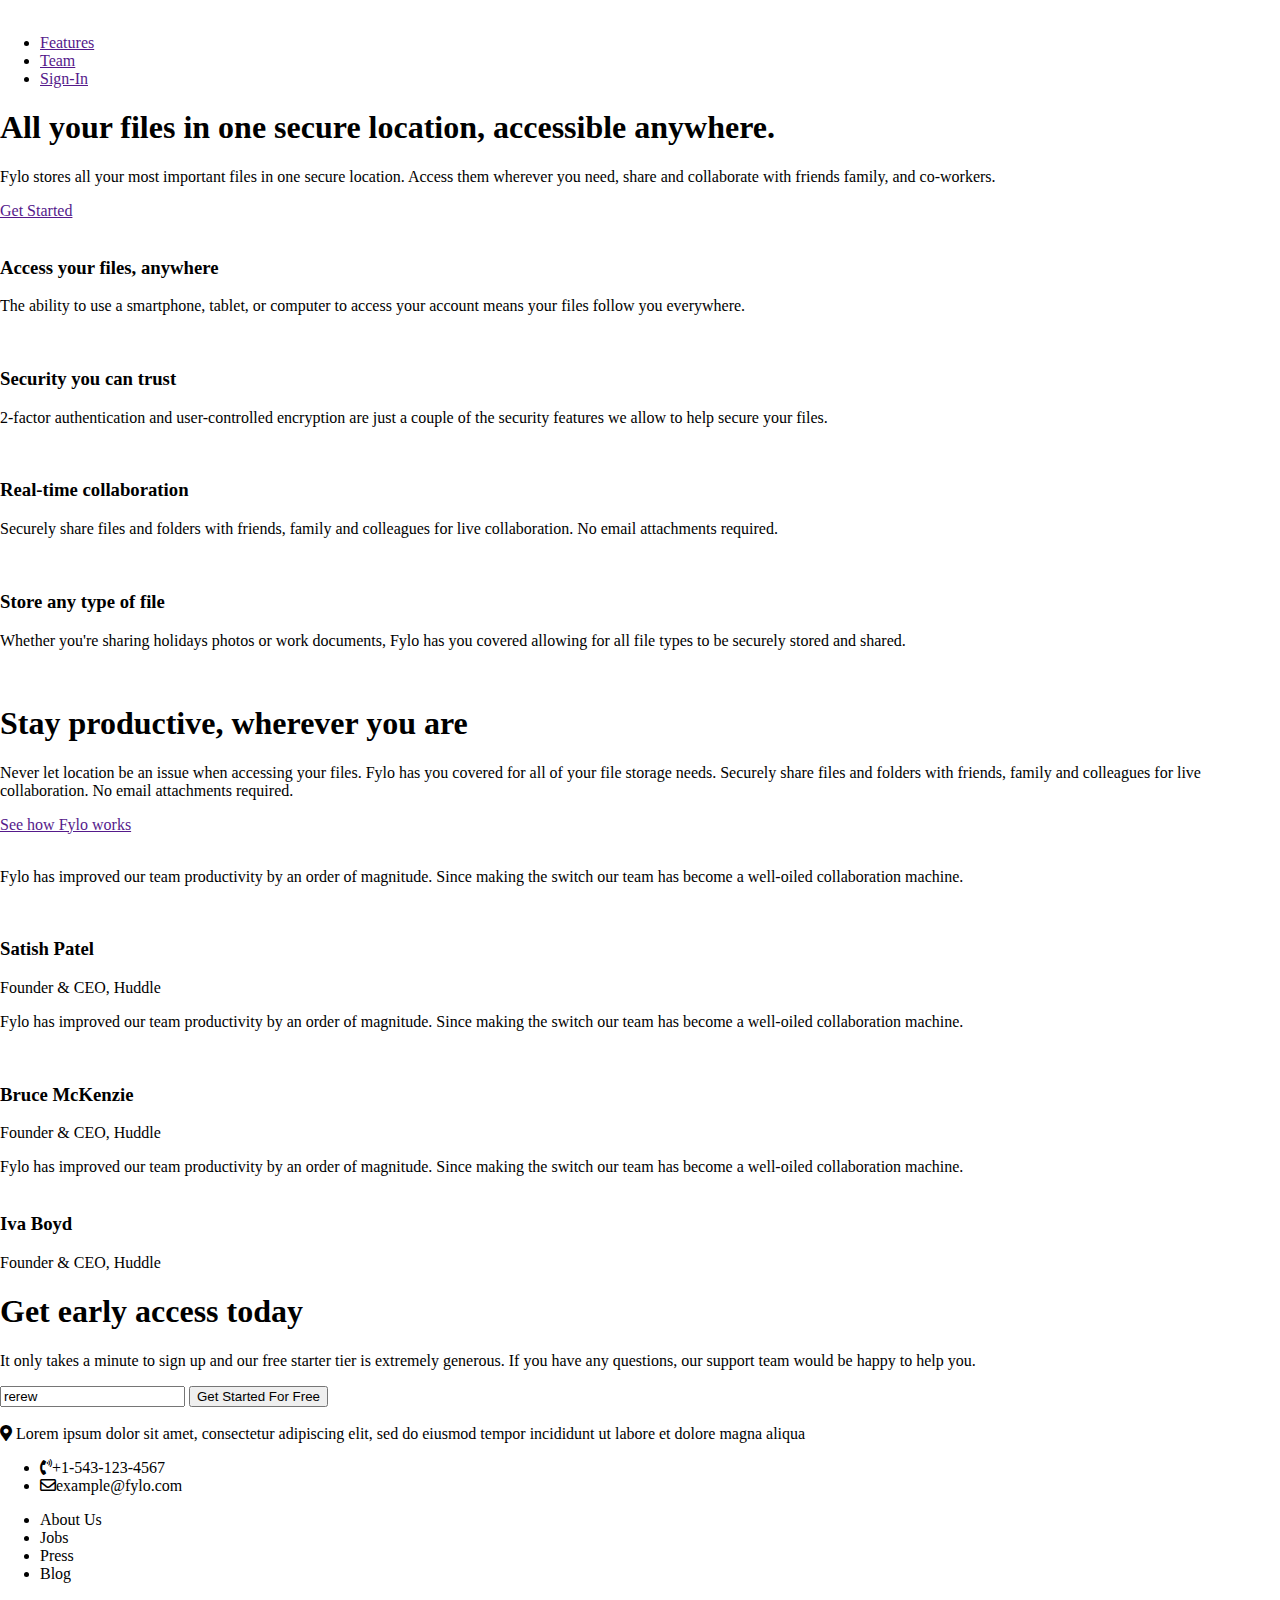
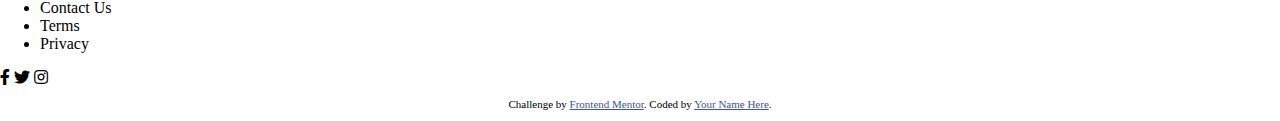
==== fylo-dark-theme-landing-page-master/index.html @ 642ef575 "Organise HTML" ====
<!DOCTYPE html>
<html lang="en">
  <head>
    <meta charset="UTF-8" />
    <meta name="viewport" content="width=device-width, initial-scale=1.0" />
    <!-- displays site properly based on user's device -->
    <link rel="preconnect" href="https://fonts.gstatic.com" />
    <link
      href="https://fonts.googleapis.com/css2?family=Open+Sans:wght@400;700&family=Raleway:wght@400;700&display=swap"
      rel="stylesheet"
    />
    <link
      rel="icon"
      type="image/png"
      sizes="32x32"
      href="./images/favicon-32x32.png"
    />
    <!-- Font awesome library -->
    <link
      rel="stylesheet"
      href="https://cdnjs.cloudflare.com/ajax/libs/font-awesome/5.15.3/css/all.min.css"
    />
    <link rel="stylesheet" href="style.css" />

    <title>
      Frontend Mentor | Fylo landing page with dark theme and features grid
    </title>

    <!-- Feel free to remove these styles or customise in your own stylesheet 👍 -->
    <style>
      .attribution {
        font-size: 11px;
        text-align: center;
      }
      .attribution a {
        color: hsl(228, 45%, 44%);
      }
    </style>
  </head>
  <body>
    <header class="header">
      <img src="images/logo.svg" alt="" class="logo" />
      <nav class="nav">
        <ul class="nav__list">
          <li class="nav__item"><a href="" class="nav__link">Features</a></li>
          <li class="nav__item"><a href="" class="nav__link">Team</a></li>
          <li class="nav__item"><a href="" class="nav__link">Sign-In</a></li>
        </ul>
      </nav>
    </header>
    <div class="intro">
      <div class="container">
        <h1 class="intro__title">
          All your files in one secure location, accessible anywhere.
        </h1>
        <p class="intro__text">
          Fylo stores all your most important files in one secure location.
          Access them wherever you need, share and collaborate with friends
          family, and co-workers.
        </p>
        <a href="" class="btn">Get Started</a>
      </div>
    </div>
    <main class="main">
      <div class="container">
        <section class="section section--one">
          <div class="grid">
            <div class="grid__feature">
              <img
                src="images/icon-access-anywhere.svg"
                alt=""
                class="feature__img"
              />
              <h3 class="feature__title">Access your files, anywhere</h3>
              <p class="feature__text">
                The ability to use a smartphone, tablet, or computer to access
                your account means your files follow you everywhere.
              </p>
            </div>
            <div class="grid__feature">
              <img src="images/icon-security.svg" alt="" class="feature__img" />
              <h3 class="feature__title">Security you can trust</h3>
              <p class="feature__text">
                2-factor authentication and user-controlled encryption are just
                a couple of the security features we allow to help secure your
                files.
              </p>
            </div>
            <div class="grid__feature">
              <img
                src="images/icon-collaboration.svg"
                alt=""
                class="feature__img"
              />
              <h3 class="feature__title">Real-time collaboration</h3>
              <p class="feature__text">
                Securely share files and folders with friends, family and
                colleagues for live collaboration. No email attachments
                required.
              </p>
            </div>
            <div class="grid__feature">
              <img src="images/icon-any-file.svg" alt="" class="feature__img" />
              <h3 class="feature__title">Store any type of file</h3>
              <p class="feature__text">
                Whether you're sharing holidays photos or work documents, Fylo
                has you covered allowing for all file types to be securely
                stored and shared.
              </p>
            </div>
          </div>
        </section>
        <section class="section section--two container row">
          <img
            src="images/illustration-stay-productive.png"
            alt=""
            class="col"
          />
          <div class="col">
            <h1 class="section__title">Stay productive, wherever you are</h1>
            <p class="section__text">
              Never let location be an issue when accessing your files. Fylo has
              you covered for all of your file storage needs. Securely share
              files and folders with friends, family and colleagues for live
              collaboration. No email attachments required.
            </p>
            <a href="" class="section__link">See how Fylo works</a>
          </div>
        </section>
        <section class="section section--three container row">
          <img src="images/bg-quotes.png" alt="" />
          <div class="col col--testimonial">
            <p class="testimonial__text">
              Fylo has improved our team productivity by an order of magnitude.
              Since making the switch our team has become a well-oiled
              collaboration machine.
            </p>
            <div class="testimonial__author">
              <img src="images/profile-1.jpg" alt="" class="author__profile" />
              <h3 class="author__name">Satish Patel</h3>
              <p class="author__position">Founder & CEO, Huddle</p>
            </div>
          </div>
          <div class="col col--testimonial">
            <p class="testimonial__text">
              Fylo has improved our team productivity by an order of magnitude.
              Since making the switch our team has become a well-oiled
              collaboration machine.
            </p>
            <div class="testimonial__author">
              <img src="images/profile-2.jpg" alt="" class="author__profile" />
              <h3 class="author__name">Bruce McKenzie</h3>
              <p class="author__position">Founder & CEO, Huddle</p>
            </div>
          </div>
          <div class="col col--testimonial">
            Fylo has improved our team productivity by an order of magnitude.
            Since making the switch our team has become a well-oiled
            collaboration machine.
            <div class="testimonial__author">
              <img src="images/profile-3.jpg" alt="" class="author__profile" />
              <h3 class="author__name">Iva Boyd</h3>
              <p class="author__position">Founder & CEO, Huddle</p>
            </div>
          </div>
        </section>
      </div>
    </main>
    <section class="section section--early-access">
      <h1 class="section__title">Get early access today</h1>
      <p class="section__text">
        It only takes a minute to sign up and our free starter tier is extremely
        generous. If you have any questions, our support team would be happy to
        help you.
      </p>
      <form action="#">
        <input type="email" value="rerew" />
        <input type="submit" value="Get Started For Free" />
      </form>
    </section>
    <footer class="footer">
      <img src="images/logo.svg" alt="" class="logo" />
      <div class="container row">
        <div class="col">
          <i class="fas fa-map-marker-alt"></i>
          Lorem ipsum dolor sit amet, consectetur adipiscing elit, sed do
          eiusmod tempor incididunt ut labore et dolore magna aliqua
        </div>
        <div class="col">
          <ul class="col__list">
            <li class="list__item">
              <i class="fas fa-phone-volume"></i>+1-543-123-4567
            </li>
            <li class="list__item">
              <i class="far fa-envelope"></i>example@fylo.com
            </li>
          </ul>
        </div>
        <div class="col">
          <ul class="col__list">
            <li class="list__item">About Us</li>
            <li class="list__item">Jobs</li>
            <li class="list__item">Press</li>
            <li class="list__item">Blog</li>
          </ul>
        </div>
        <div class="col">
          <ul class="col__list">
            <li class="list__item">Contact Us</li>
            <li class="list__item">Terms</li>
            <li class="list__item">Privacy</li>
          </ul>
        </div>
        <div class="col">
          <i class="fab fa-facebook-f"></i>
          <i class="fab fa-twitter"></i>
          <i class="fab fa-instagram"></i>
        </div>
      </div>
    </footer>

    <footer>
      <p class="attribution">
        Challenge by
        <a href="https://www.frontendmentor.io?ref=challenge" target="_blank"
          >Frontend Mentor</a
        >. Coded by <a href="#">Your Name Here</a>.
      </p>
    </footer>
  </body>
</html>
---- fylo-dark-theme-landing-page-master/style.css ----
:root {
  --clr-accent-light: hsl(176, 68%, 64%);
  --clr-accent-dark: hsl(198, 60%, 50%);
}

*,
*::before,
*::after {
  box-sizing: border-box;
}

body {
  margin: 0;
}

/* font-family: 'Open Sans', sans-serif; */
/* font-family: 'Raleway', sans-serif; */
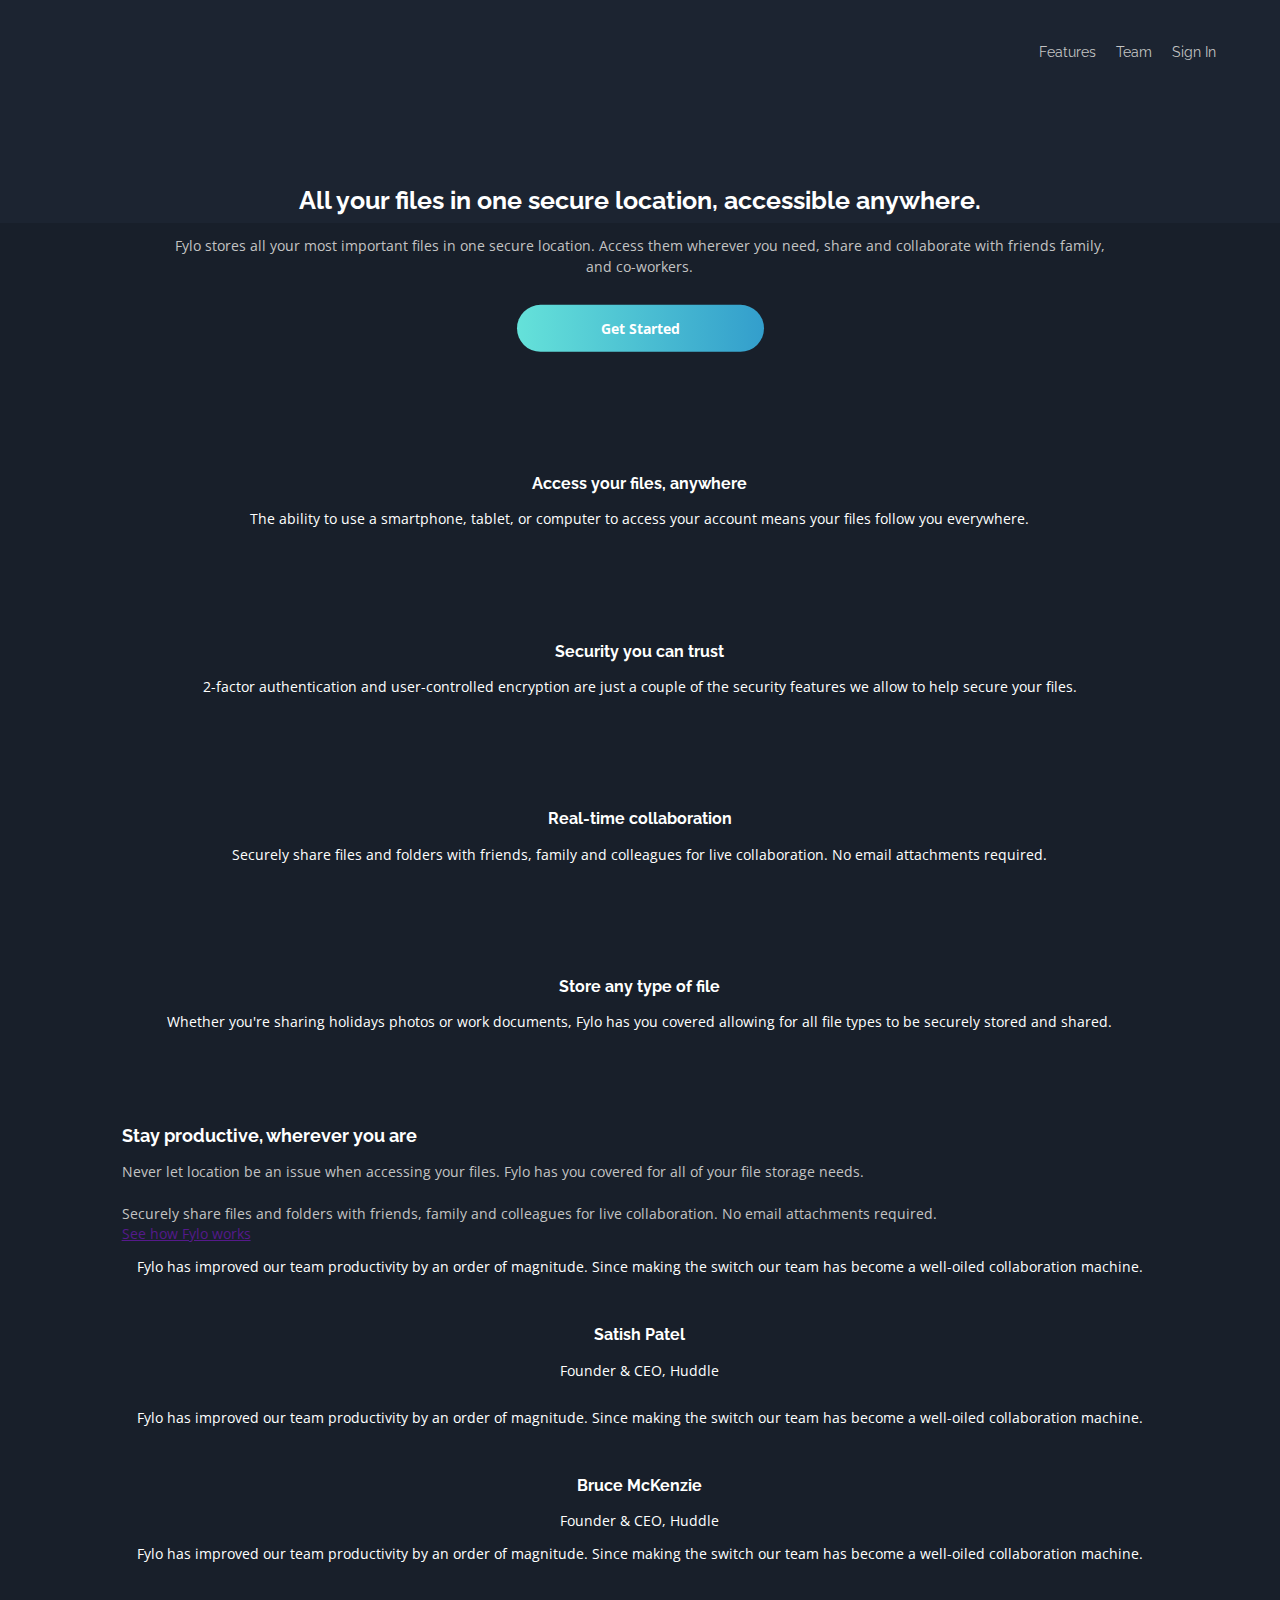
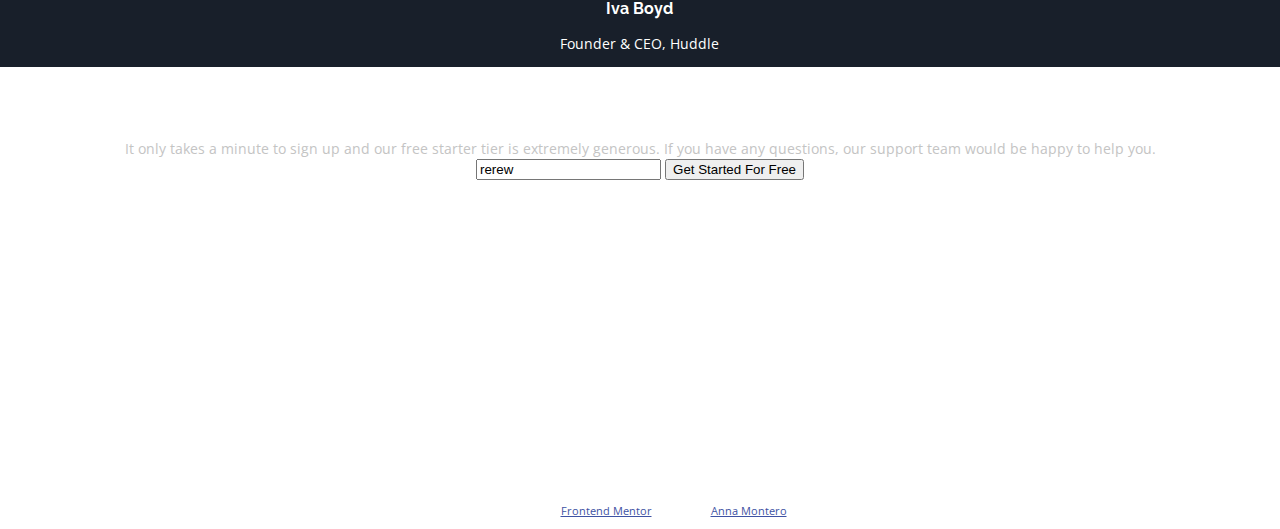
==== commit ac9997ae: "Organise HTML" ====
--- a/fylo-dark-theme-landing-page-master/index.html
+++ b/fylo-dark-theme-landing-page-master/index.html
@@ -38,34 +38,44 @@
     </style>
   </head>
   <body>
-    <header class="header">
-      <img src="images/logo.svg" alt="" class="logo" />
-      <nav class="nav">
-        <ul class="nav__list">
-          <li class="nav__item"><a href="" class="nav__link">Features</a></li>
-          <li class="nav__item"><a href="" class="nav__link">Team</a></li>
-          <li class="nav__item"><a href="" class="nav__link">Sign-In</a></li>
-        </ul>
-      </nav>
-    </header>
     <div class="intro">
+      <header class="header">
+        <div class="container">
+          <img src="images/logo.svg" alt="" class="logo" />
+          <nav class="nav">
+            <ul class="nav__list">
+              <li class="nav__item">
+                <a href="" class="nav__link">Features</a>
+              </li>
+              <li class="nav__item"><a href="" class="nav__link">Team</a></li>
+              <li class="nav__item">
+                <a href="" class="nav__link">Sign In</a>
+              </li>
+            </ul>
+          </nav>
+        </div>
+      </header>
       <div class="container">
-        <h1 class="intro__title">
-          All your files in one secure location, accessible anywhere.
-        </h1>
-        <p class="intro__text">
-          Fylo stores all your most important files in one secure location.
-          Access them wherever you need, share and collaborate with friends
-          family, and co-workers.
-        </p>
-        <a href="" class="btn">Get Started</a>
+        <img src="images/illustration-intro.png" alt="" class="intro__img" />
       </div>
     </div>
+
     <main class="main">
       <div class="container">
+        <div class="section section--zero">
+          <h1 class="section__title">
+            All your files in one secure location, accessible anywhere.
+          </h1>
+          <p class="section__text">
+            Fylo stores all your most important files in one secure location.
+            Access them wherever you need, share and collaborate with friends
+            family, and co-workers.
+          </p>
+          <a href="" class="btn">Get Started</a>
+        </div>
         <section class="section section--one">
-          <div class="grid">
-            <div class="grid__feature">
+          <div class="container grid">
+            <div class="section--one__feature">
               <img
                 src="images/icon-access-anywhere.svg"
                 alt=""
@@ -77,7 +87,7 @@
                 your account means your files follow you everywhere.
               </p>
             </div>
-            <div class="grid__feature">
+            <div class="section--one__feature">
               <img src="images/icon-security.svg" alt="" class="feature__img" />
               <h3 class="feature__title">Security you can trust</h3>
               <p class="feature__text">
@@ -86,7 +96,7 @@
                 files.
               </p>
             </div>
-            <div class="grid__feature">
+            <div class="section--one__feature">
               <img
                 src="images/icon-collaboration.svg"
                 alt=""
@@ -99,7 +109,7 @@
                 required.
               </p>
             </div>
-            <div class="grid__feature">
+            <div class="section--one__feature">
               <img src="images/icon-any-file.svg" alt="" class="feature__img" />
               <h3 class="feature__title">Store any type of file</h3>
               <p class="feature__text">
@@ -117,12 +127,14 @@
             class="col"
           />
           <div class="col">
-            <h1 class="section__title">Stay productive, wherever you are</h1>
+            <h2 class="section__title--h2">
+              Stay productive, wherever you are
+            </h2>
             <p class="section__text">
               Never let location be an issue when accessing your files. Fylo has
-              you covered for all of your file storage needs. Securely share
-              files and folders with friends, family and colleagues for live
-              collaboration. No email attachments required.
+              you covered for all of your file storage needs. <br /><br />
+              Securely share files and folders with friends, family and
+              colleagues for live collaboration. No email attachments required.
             </p>
             <a href="" class="section__link">See how Fylo works</a>
           </div>
@@ -166,7 +178,7 @@
         </section>
       </div>
     </main>
-    <section class="section section--early-access">
+    <section class="section section--sign-up">
       <h1 class="section__title">Get early access today</h1>
       <p class="section__text">
         It only takes a minute to sign up and our free starter tier is extremely
@@ -224,7 +236,7 @@
         Challenge by
         <a href="https://www.frontendmentor.io?ref=challenge" target="_blank"
           >Frontend Mentor</a
-        >. Coded by <a href="#">Your Name Here</a>.
+        >. Coded by <a href="#">Anna Montero</a>.
       </p>
     </footer>
   </body>
--- a/fylo-dark-theme-landing-page-master/style.css
+++ b/fylo-dark-theme-landing-page-master/style.css
@@ -11,7 +11,135 @@
 
 body {
   margin: 0;
+  font-size: 14px;
+  font-family: "Open Sans", sans-serif;
+  color: hsl(0, 0%, 100%);
+  text-align: center;
 }
 
-/* font-family: 'Open Sans', sans-serif; */
-/* font-family: 'Raleway', sans-serif; */
+img {
+  width: 100%;
+}
+
+.logo {
+  max-width: 100px;
+  align-self: center;
+  justify-self: center;
+}
+
+/* Typography */
+h1,
+h2,
+h3 {
+  font-family: "Raleway", sans-serif;
+}
+
+.header {
+  padding: 1.75rem 0;
+}
+.nav {
+  display: flex;
+}
+
+.nav__list {
+  display: flex;
+  gap: 20px;
+  list-style: none;
+}
+
+.nav__link {
+  font-family: "Raleway", sans-serif;
+  color: rgb(196, 196, 196);
+  text-decoration: none;
+  font-weight: 400;
+}
+
+.section__title {
+  font-size: 1.55rem;
+  line-height: 1.5;
+}
+
+.section__text {
+  line-height: 1.5;
+  width: 90%;
+  margin: 0 auto;
+  color: rgb(196, 196, 196);
+}
+
+.btn {
+  display: inline-block;
+  margin-top: 1.75rem;
+  color: white;
+  text-decoration: none;
+  font-weight: 700;
+  background-image: linear-gradient(
+    to right,
+    var(--clr-accent-light),
+    var(--clr-accent-dark)
+  );
+  padding: 1em 6em;
+  border-radius: 100px;
+}
+
+/* Flexbox */
+.container {
+  display: flex;
+  flex-direction: column;
+  justify-content: space-between;
+  width: 90%;
+  margin: 0 auto;
+}
+
+.header > .container {
+  flex-direction: row;
+}
+
+.col {
+  width: 100%;
+}
+
+/* Layout */
+
+.intro__img {
+  margin: 1.25rem auto;
+  padding-bottom: 5rem;
+  width: 95%;
+}
+
+.intro {
+  background: url(images/bg-curvy-mobile.svg) no-repeat;
+  background-size: cover cover;
+  background-position: bottom;
+  background-color: hsl(217, 28%, 15%);
+}
+
+.main {
+  background: hsl(218, 28%, 13%);
+}
+
+.section--one__feature {
+  margin-bottom: 4rem;
+}
+
+.section--zero {
+  transform: translateY(-40%);
+  margin: 0 auto;
+  padding-top: 1.75rem;
+}
+
+.feature__img {
+  max-width: 75px;
+}
+
+.section--two {
+  text-align: left;
+}
+
+.section__title--h2 {
+  font-size: 1.15rem;
+}
+
+.section--two .section__text {
+  margin: 0;
+  width: initial;
+}
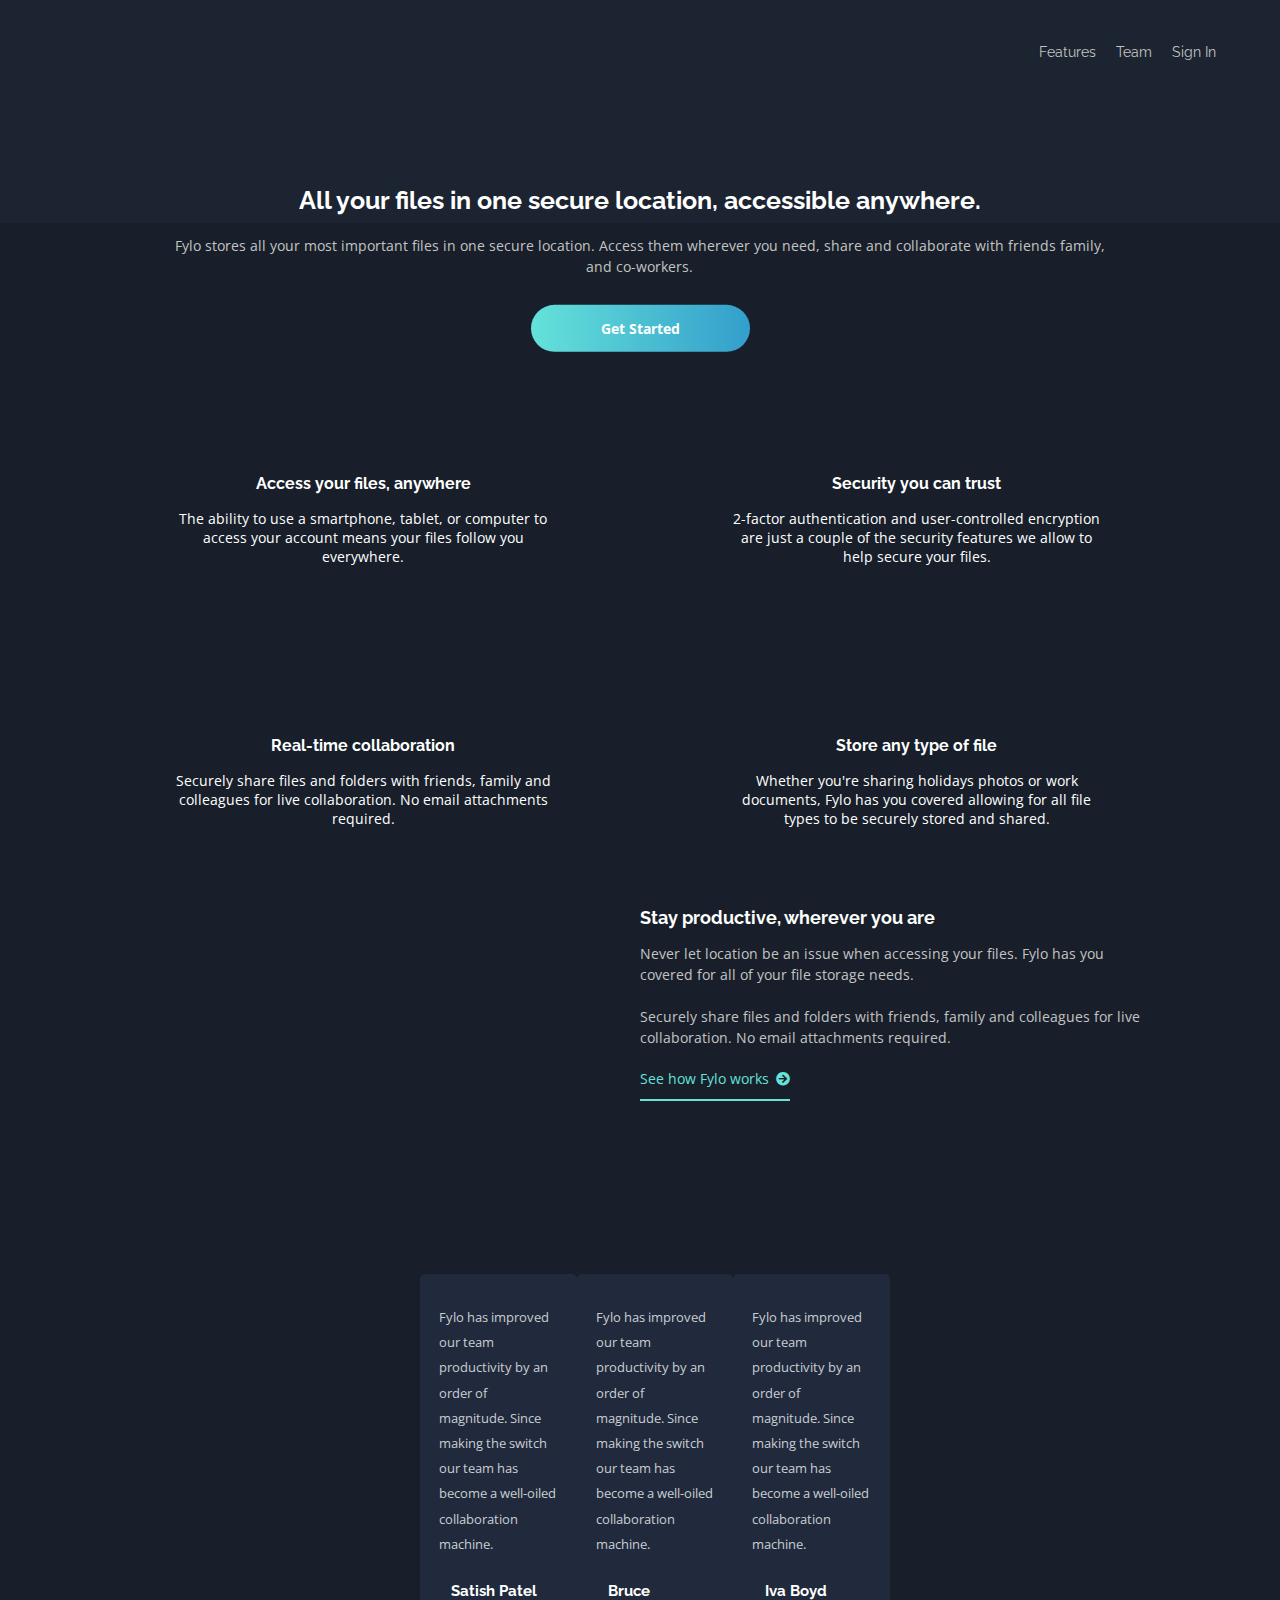
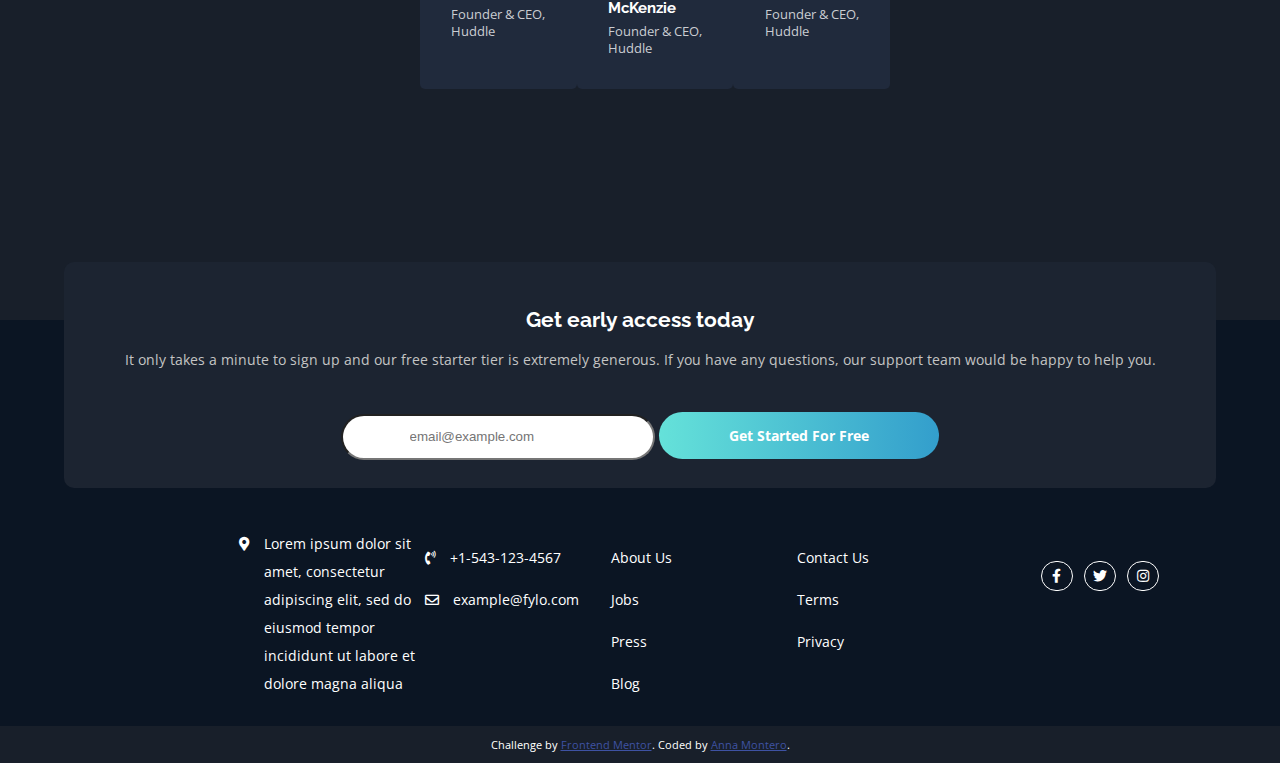
==== commit f5d5fb6c: "Initial Commit" ====
--- a/fylo-dark-theme-landing-page-master/index.html
+++ b/fylo-dark-theme-landing-page-master/index.html
@@ -136,21 +136,29 @@
               Securely share files and folders with friends, family and
               colleagues for live collaboration. No email attachments required.
             </p>
-            <a href="" class="section__link">See how Fylo works</a>
+            <a href="" class="section__link"
+              >See how Fylo works<i
+                class="fas fa-arrow-circle-right section__link__icon"
+              ></i
+            ></a>
           </div>
         </section>
         <section class="section section--three container row">
-          <img src="images/bg-quotes.png" alt="" />
+          <img src="images/bg-quotes.png" alt="" class="section--three__img" />
           <div class="col col--testimonial">
             <p class="testimonial__text">
               Fylo has improved our team productivity by an order of magnitude.
               Since making the switch our team has become a well-oiled
               collaboration machine.
             </p>
-            <div class="testimonial__author">
-              <img src="images/profile-1.jpg" alt="" class="author__profile" />
-              <h3 class="author__name">Satish Patel</h3>
-              <p class="author__position">Founder & CEO, Huddle</p>
+            <div class="testimonial__author container row">
+              <div class="col col--author-profile">
+                <img src="images/profile-1.jpg" alt="" class="author__img" />
+              </div>
+              <div class="col col--author-info">
+                <h3 class="author__name">Satish Patel</h3>
+                <p class="author__position">Founder & CEO, Huddle</p>
+              </div>
             </div>
           </div>
           <div class="col col--testimonial">
@@ -159,44 +167,54 @@
               Since making the switch our team has become a well-oiled
               collaboration machine.
             </p>
-            <div class="testimonial__author">
-              <img src="images/profile-2.jpg" alt="" class="author__profile" />
-              <h3 class="author__name">Bruce McKenzie</h3>
-              <p class="author__position">Founder & CEO, Huddle</p>
+            <div class="testimonial__author container row">
+              <div class="col col--author-profile">
+                <img src="images/profile-2.jpg" alt="" class="author__img" />
+              </div>
+              <div class="col col--author-info">
+                <h3 class="author__name">Bruce McKenzie</h3>
+                <p class="author__position">Founder & CEO, Huddle</p>
+              </div>
             </div>
           </div>
           <div class="col col--testimonial">
-            Fylo has improved our team productivity by an order of magnitude.
-            Since making the switch our team has become a well-oiled
-            collaboration machine.
-            <div class="testimonial__author">
-              <img src="images/profile-3.jpg" alt="" class="author__profile" />
-              <h3 class="author__name">Iva Boyd</h3>
-              <p class="author__position">Founder & CEO, Huddle</p>
+            <p class="testimonial__text">
+              Fylo has improved our team productivity by an order of magnitude.
+              Since making the switch our team has become a well-oiled
+              collaboration machine.
+            </p>
+            <div class="testimonial__author container row">
+              <div class="col col--author-profile">
+                <img src="images/profile-3.jpg" alt="" class="author__img" />
+              </div>
+              <div class="col col--author-info">
+                <h3 class="author__name">Iva Boyd</h3>
+                <p class="author__position">Founder & CEO, Huddle</p>
+              </div>
             </div>
           </div>
         </section>
       </div>
     </main>
     <section class="section section--sign-up">
-      <h1 class="section__title">Get early access today</h1>
+      <h2 class="section__title-h2">Get early access today</h1>
       <p class="section__text">
         It only takes a minute to sign up and our free starter tier is extremely
         generous. If you have any questions, our support team would be happy to
         help you.
       </p>
       <form action="#">
-        <input type="email" value="rerew" />
-        <input type="submit" value="Get Started For Free" />
+        <input type="email" placeholder="email@example.com" />
+        <a href="#" class="btn">Get Started For Free</a>
       </form>
     </section>
     <footer class="footer">
+      <div class="container row">
       <img src="images/logo.svg" alt="" class="logo" />
-      <div class="container row">
-        <div class="col">
+        <div class="col col--location">
           <i class="fas fa-map-marker-alt"></i>
-          Lorem ipsum dolor sit amet, consectetur adipiscing elit, sed do
-          eiusmod tempor incididunt ut labore et dolore magna aliqua
+          <p class="footer__text"> Lorem ipsum dolor sit amet, consectetur adipiscing elit, sed do
+          eiusmod tempor incididunt ut labore et dolore magna aliqua</p>
         </div>
         <div class="col">
           <ul class="col__list">
@@ -223,7 +241,7 @@
             <li class="list__item">Privacy</li>
           </ul>
         </div>
-        <div class="col">
+        <div class="col social-media">
           <i class="fab fa-facebook-f"></i>
           <i class="fab fa-twitter"></i>
           <i class="fab fa-instagram"></i>
--- a/fylo-dark-theme-landing-page-master/style.css
+++ b/fylo-dark-theme-landing-page-master/style.css
@@ -15,6 +15,7 @@
   font-family: "Open Sans", sans-serif;
   color: hsl(0, 0%, 100%);
   text-align: center;
+  background: hsl(218, 28%, 13%);
 }
 
 img {
@@ -32,6 +33,12 @@
 h2,
 h3 {
   font-family: "Raleway", sans-serif;
+}
+
+ul {
+  text-decoration: none;
+  list-style: none;
+  padding: 0;
 }
 
 .header {
@@ -77,8 +84,15 @@
     var(--clr-accent-light),
     var(--clr-accent-dark)
   );
-  padding: 1em 6em;
+  padding: 1em 5em;
   border-radius: 100px;
+}
+
+input {
+  display: inline-block;
+  margin-top: 1em;
+  border-radius: 100px;
+  padding: 1em 5em;
 }
 
 /* Flexbox */
@@ -98,6 +112,13 @@
   width: 100%;
 }
 
+.col--testimonial {
+  background: hsl(219, 30%, 18%);
+  margin: 1em auto;
+  padding: 1.5em;
+  border-radius: 5px;
+}
+
 /* Layout */
 
 .intro__img {
@@ -128,7 +149,7 @@
 }
 
 .feature__img {
-  max-width: 75px;
+  max-width: 50px;
 }
 
 .section--two {
@@ -143,3 +164,167 @@
   margin: 0;
   width: initial;
 }
+
+.section__link {
+  text-decoration: none;
+  display: inline-block;
+  margin-top: 1.5em;
+  color: hsl(176, 68%, 64%);
+  padding-bottom: 0.75em;
+  border-bottom: 2px solid hsl(176, 68%, 64%);
+}
+
+.section__link__icon {
+  margin-left: 0.5em;
+}
+
+.section--three {
+  margin: 10rem auto;
+  text-align: left;
+  color: #cacdd2;
+  max-width: 500px;
+  font-size: 0.9em;
+}
+
+.section--three__img {
+  width: 100%;
+  max-width: 25px;
+  transform: translateY(12px);
+  margin-left: 5px;
+}
+
+.testimonial__text {
+  line-height: 2;
+}
+
+.testimonial__author {
+  margin: 1em 0;
+  margin-top: 2em;
+  flex-direction: row;
+  gap: 1em;
+}
+
+.col--author-info {
+  width: 100%;
+}
+
+.col--author-profile {
+  width: auto;
+  align-self: center;
+}
+
+.author__img {
+  max-width: 45px;
+  border-radius: 100px;
+}
+
+.author__name,
+.author__position {
+  margin: 0;
+}
+
+.author__name {
+  display: inline-block;
+  color: #fff;
+  margin-bottom: 0.5em;
+}
+
+.section--sign-up {
+  background: hsl(217, 28%, 15%);
+  width: 90%;
+  margin: 0 auto;
+  border-radius: 10px;
+  padding: 2em;
+  transform: translateY(12em);
+  margin-top: -12em;
+}
+
+.section--sign-up > .section__text {
+  width: 100%;
+  margin-bottom: 1em;
+}
+
+.footer {
+  background: hsl(216, 53%, 9%);
+  margin: 0 auto;
+  padding-top: 15em;
+  text-align: left;
+  line-height: 2;
+}
+
+.footer .logo {
+  align-self: flex-start;
+  max-width: 175px;
+  padding: 2em 1em;
+}
+
+.col--location {
+  display: flex;
+  align-items: baseline;
+}
+
+.footer i {
+  margin-right: 1em;
+}
+
+.footer__text {
+  display: inline-block;
+  margin: 0;
+}
+
+.col__list {
+  margin-bottom: 2em;
+}
+
+.list__item {
+  margin-bottom: 1em;
+}
+
+.social-media {
+  text-align: center;
+  padding: 2em;
+}
+
+.social-media i {
+  width: 2rem;
+  margin: 0.25em;
+  padding: 0.5em;
+  border: 1px solid #fff;
+  border-radius: 50px;
+}
+
+@media screen and (min-width: 900px) {
+  .intro {
+    background: url(images/bg-curvy-desktop.svg) no-repeat;
+    background-size: cover cover;
+    background-position: bottom;
+    background-color: hsl(217, 28%, 15%);
+  }
+
+  .intro__img {
+    width: 50%;
+  }
+
+  .container {
+    flex: column wrap;
+  }
+
+  .row {
+    flex-direction: row;
+  }
+
+  .grid {
+    display: grid;
+    grid-template-columns: repeat(2, 1fr);
+    gap: 5em;
+  }
+
+  .section--one__feature {
+    align-self: baseline;
+  }
+
+  .feature__text {
+    max-width: 375px;
+    margin: 0 auto;
+  }
+}
